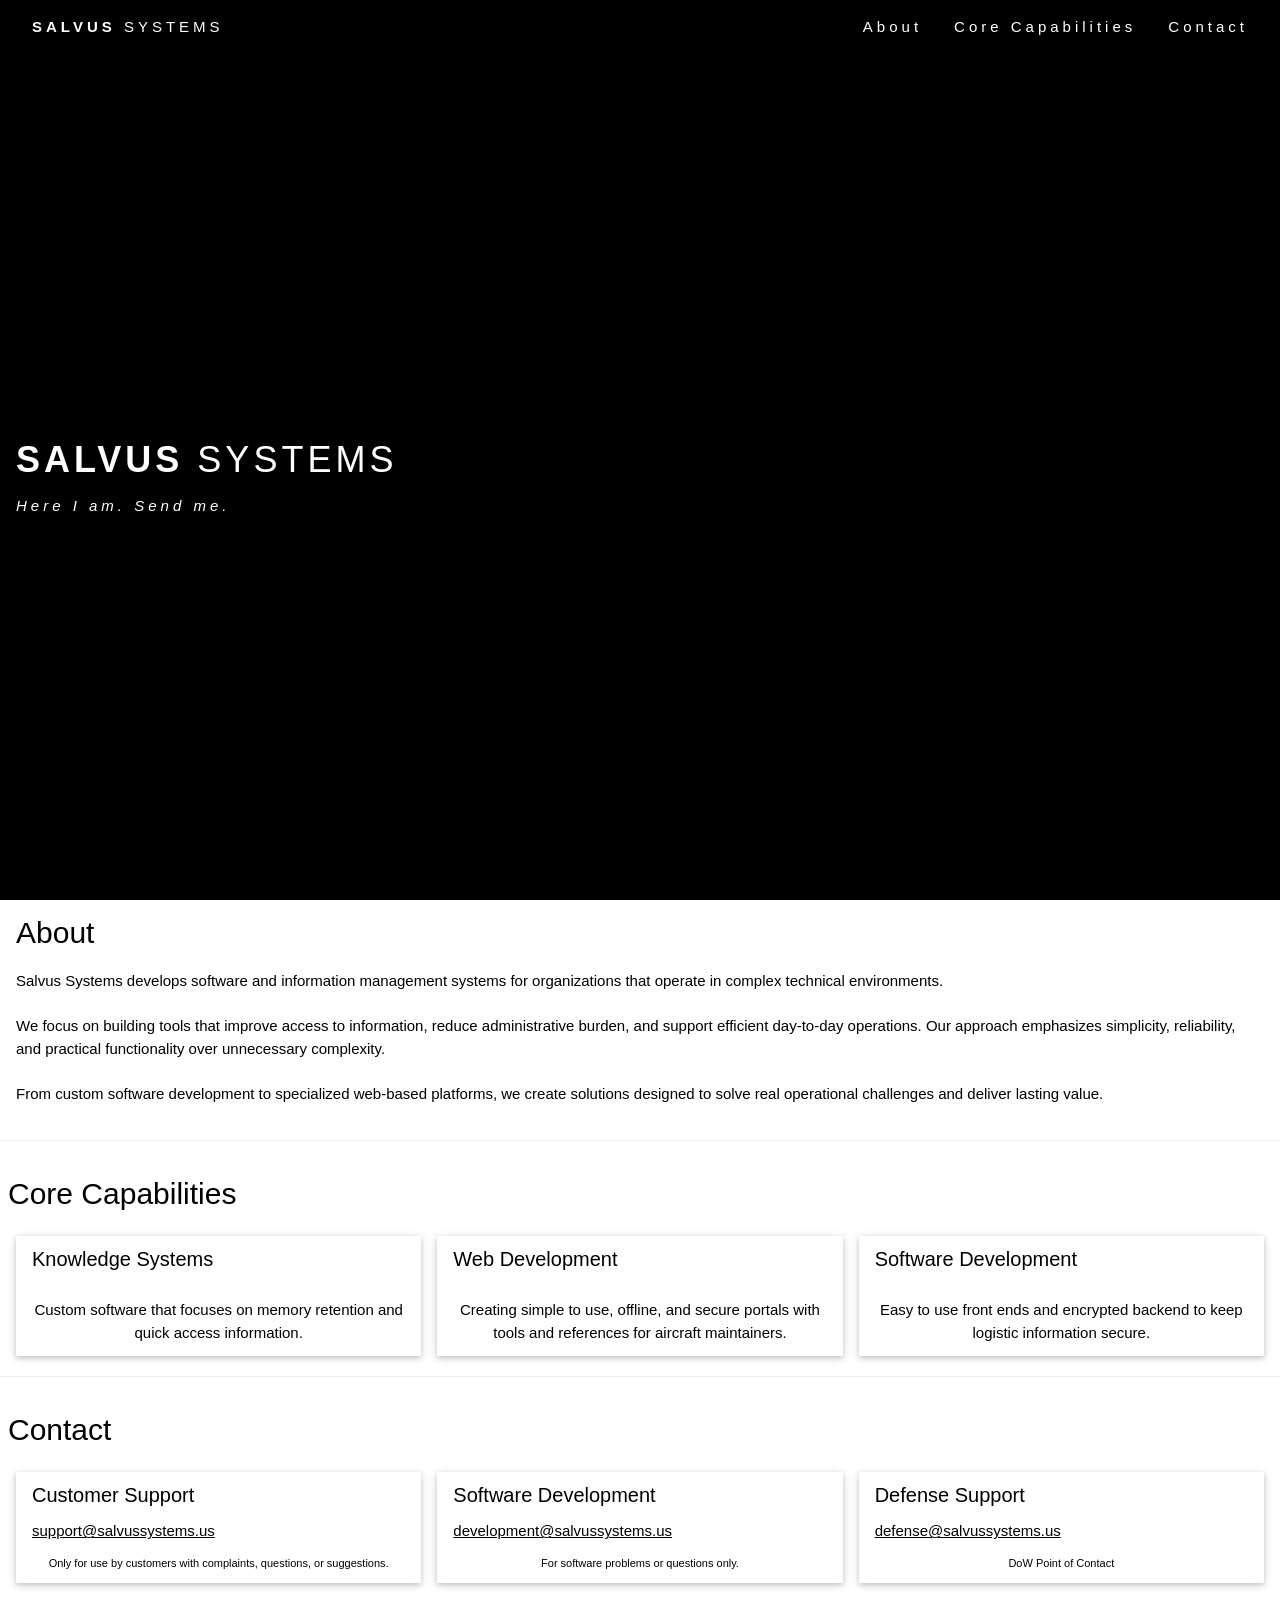
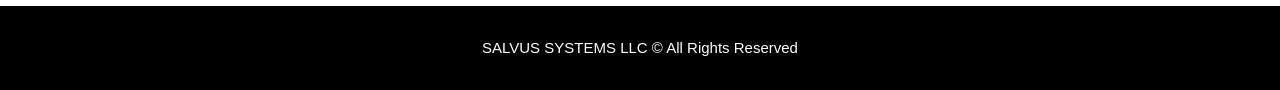
==== index.html @ 0d8a1983 "Add files via upload" ====
<html>
  <head>
    <title>SALVUS SYSTEMS | HOME</title>
    <meta name="viewport" content="width=device-width, initial-scale=1.0">
    <meta charset="UTF-8">
    <meta name="description" content="Salvus Systems develops custom software solutions and aircraft maintenance knowledge management tools.">
    <meta name="theme-color" content="#003366">
    <link rel="stylesheet" href="w3.css">
  </head>
  <style>
    .w3-navy {
      background-color: #000438;
      color: white
    }
    .spacer {
      background-color: black;
      width: calc(100% + 32px);
      height: 100%;
      margin-left: -16px
    }
    .pad {
      padding-left: 16px;
      padding-top: 8px
    }
    .margin {
      margin-left: 16px
    }
    .height1 {
      height: 120px
    }
  </style>
  <body>
    <!-- Navbar -->
    <div class="w3-top">
      <div class="w3-bar w3-black w3-wide w3-padding w3-card">
        <a href="#home" class="w3-bar-item w3-button w3-hover-black"><b>SALVUS</b> SYSTEMS</a>
        <!-- Float links to the right. Hide them on small screens -->
        <div class="w3-right w3-hide-small">
          <a href="#about" class="w3-bar-item w3-button">About</a>
          <a href="#core" class="w3-bar-item w3-button">Core Capabilities</a>
          <a href="#contact" class="w3-bar-item w3-button">Contact</a>
        </div>
      </div>
    </div>

    <!-- Head -->
    <header class="w3-display-container w3-content w3-wide" style="max-width:1500px;" id="home">
      <div class="spacer"></div>
      <div class="w3-display-left w3-margin-top w3-center">
        <h1 class="w3-xxlarge w3-text-white">
          <span class="w3-left w3-padding w3-black"><b>SALVUS</b> SYSTEMS</span>
        </h1>
        <!-- Nehemiah 2:18 -->
        <span class="w3-left w3-text-white margin"><i>Here I am. Send me.</i></span>
      </div>
    </header>

    <div class="w3-row-padding w3-container" id="about">
      <h2>About</h2>
      <p>Salvus Systems develops software and information management systems for organizations that operate in complex technical environments.<br><br>We focus on building tools that improve access to information, reduce administrative burden, and support efficient day-to-day operations. Our approach emphasizes simplicity, reliability, and practical functionality over unnecessary complexity.<br><br>From custom software development to specialized web-based platforms, we create solutions designed to solve real operational challenges and deliver lasting value.</p>
    </div> <hr>

    <!-- Core Capabilities -->
    <div class="w3-row-padding" id="core">
      <h2>Core Capabilities</h2>
      <div class="w3-third">
        <div class="w3-card-2 height1">
          <h4 class="pad">Knowledge Systems</h4>
          <div class="w3-container w3-center">
            <p>Custom software that focuses on memory retention and quick access information.</p>
          </div>
        </div>
      </div>

      <div class="w3-third">
        <div class="w3-card-2 height1">
          <h4 class="pad">Web Development</h4>
          <div class="w3-container w3-center">
            <p>Creating simple to use, offline, and secure portals with tools and references for aircraft maintainers.</p>
          </div>
        </div>
      </div>

      <div class="w3-third">
        <div class="w3-card-2 height1">
          <h4 class="pad">Software Development</h4>
          <div class="w3-container w3-center">
            <p>Easy to use front ends and encrypted backend to keep logistic information secure.</p>
          </div>
        </div>
      </div>

    </div><hr>

    <div class="w3-row-padding" id="contact">
      <h2>Contact</h2>
      <div class="w3-third">
        <div class="w3-card-2">
          <h4 class="pad">Customer Support</h4>
          <div class="w3-container w3-center">
            <div class="w3-left" style="width: 100%; height: 35px; text-align: left!important">
              <a href="mailto:support@salvussystems.us">support@salvussystems.us</a>
            </div>
            <p style="font-size: 11px">Only for use by customers with complaints, questions, or suggestions.</p>
          </div>
        </div>
      </div>

      <div class="w3-third">
        <div class="w3-card-2">
          <h4 class="pad">Software Development</h4>
          <div class="w3-container w3-center">
            <div class="w3-left" style="width: 100%; height: 35px; text-align: left!important">
              <a href="mailto:development@salvussystems.us">development@salvussystems.us</a>
            </div>
            <p style="font-size: 11px">For software problems or questions only.</p>
          </div>
        </div>
      </div>

      <div class="w3-third">
        <div class="w3-card-2">
          <h4 class="pad">Defense Support</h4>
          <div class="w3-container w3-center">
            <div class="w3-left" style="width: 100%; height: 35px; text-align: left!important">
              <a href="mailto:defense@salvussystems.us">defense@salvussystems.us</a>
            </div>
            <p style="font-size: 11px">DoW Point of Contact</p>
          </div>
        </div>
      </div>
    </div><br>

    <!-- Footer -->
    <footer class="w3-center w3-black w3-padding-16">
      <p>SALVUS SYSTEMS LLC © All Rights Reserved</p>
    </footer>

  </body>
</html>
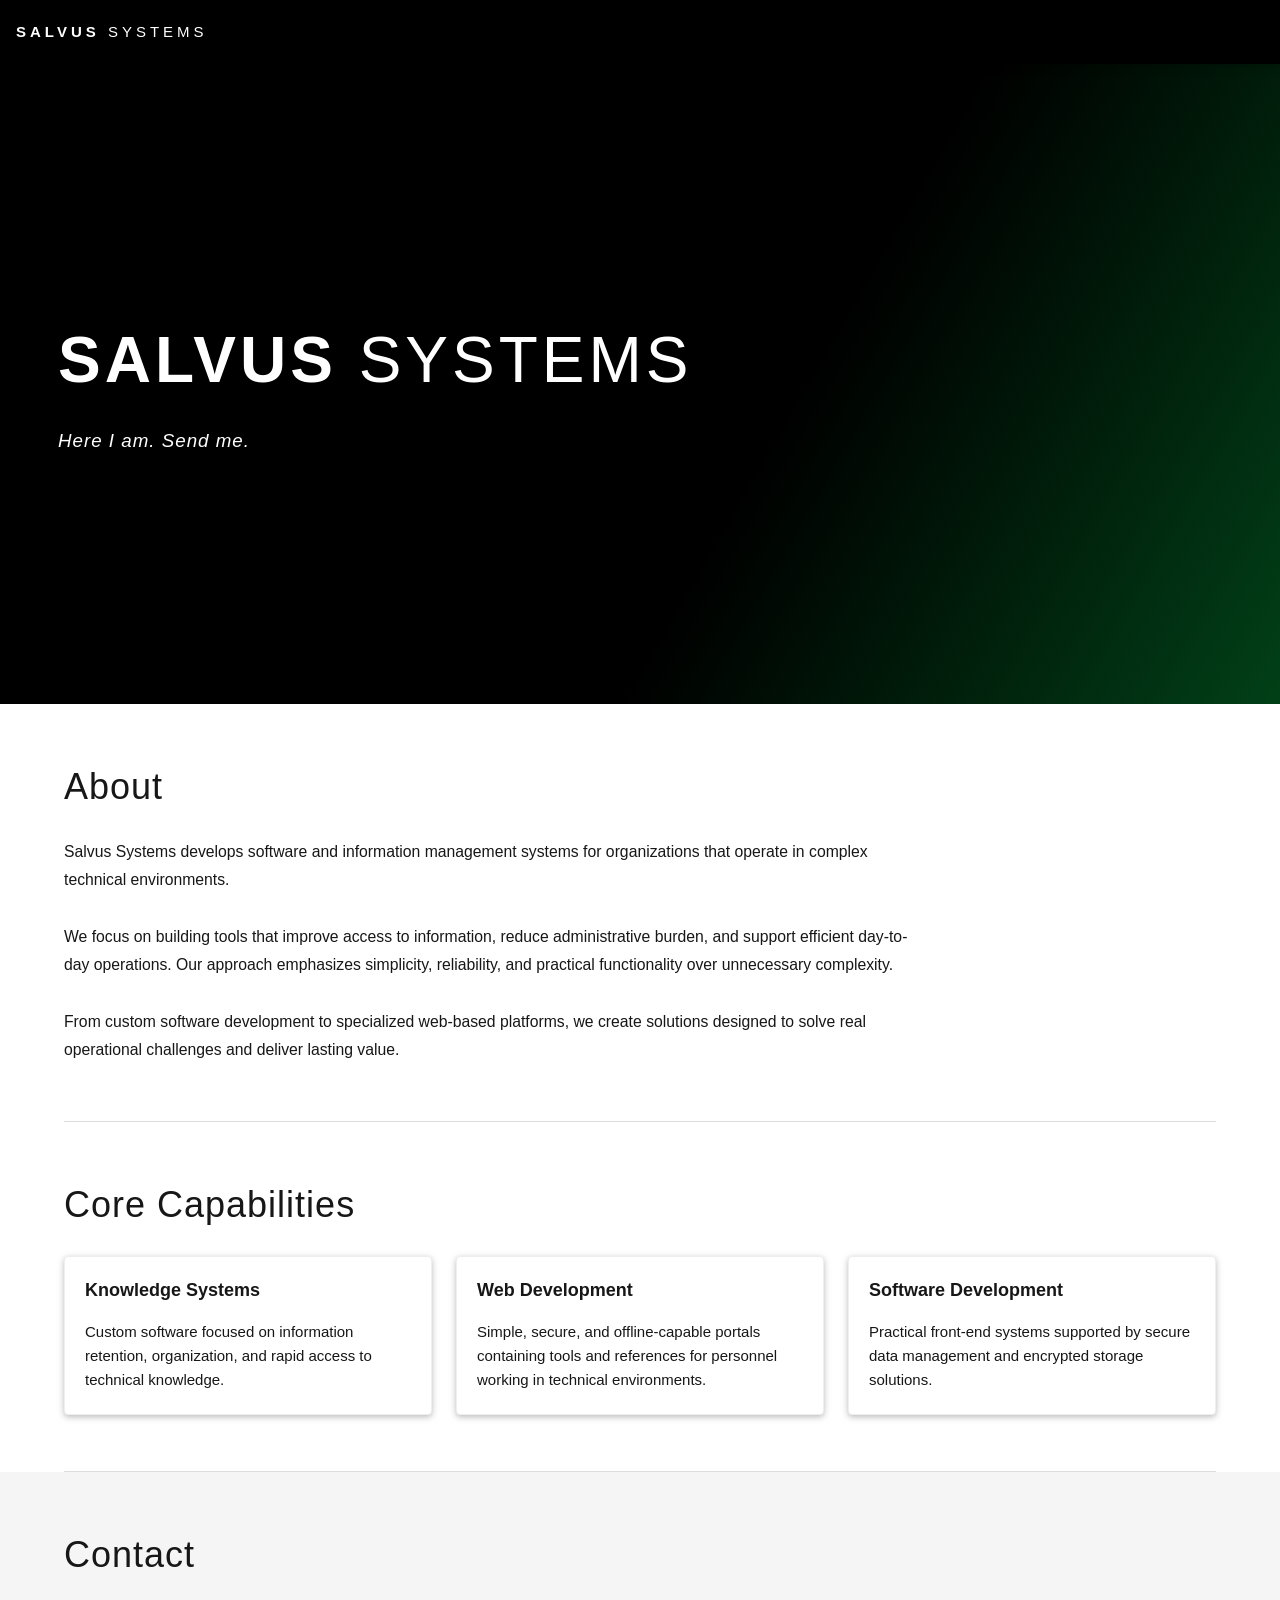
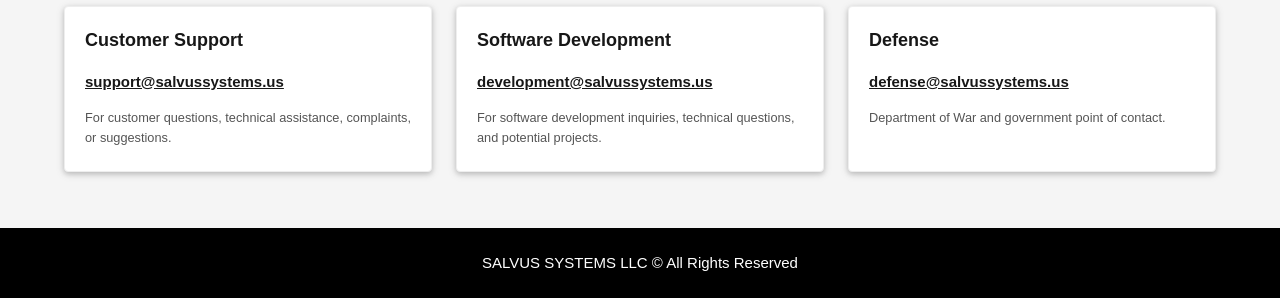
==== commit e5a07c3e: "file system" ====
--- a/index.html
+++ b/index.html
@@ -1,140 +1,437 @@
-<html>
-  <head>
-    <title>SALVUS SYSTEMS | HOME</title>
-    <meta name="viewport" content="width=device-width, initial-scale=1.0">
-    <meta charset="UTF-8">
-    <meta name="description" content="Salvus Systems develops custom software solutions and aircraft maintenance knowledge management tools.">
-    <meta name="theme-color" content="#003366">
-    <link rel="stylesheet" href="w3.css">
-  </head>
-  <style>
-    .w3-navy {
-      background-color: #000438;
-      color: white
-    }
-    .spacer {
-      background-color: black;
-      width: calc(100% + 32px);
-      height: 100%;
-      margin-left: -16px
-    }
-    .pad {
-      padding-left: 16px;
-      padding-top: 8px
-    }
-    .margin {
-      margin-left: 16px
-    }
-    .height1 {
-      height: 120px
-    }
-  </style>
-  <body>
-    <!-- Navbar -->
-    <div class="w3-top">
-      <div class="w3-bar w3-black w3-wide w3-padding w3-card">
-        <a href="#home" class="w3-bar-item w3-button w3-hover-black"><b>SALVUS</b> SYSTEMS</a>
-        <!-- Float links to the right. Hide them on small screens -->
-        <div class="w3-right w3-hide-small">
-          <a href="#about" class="w3-bar-item w3-button">About</a>
-          <a href="#core" class="w3-bar-item w3-button">Core Capabilities</a>
-          <a href="#contact" class="w3-bar-item w3-button">Contact</a>
-        </div>
-      </div>
-    </div>
-
-    <!-- Head -->
-    <header class="w3-display-container w3-content w3-wide" style="max-width:1500px;" id="home">
-      <div class="spacer"></div>
-      <div class="w3-display-left w3-margin-top w3-center">
-        <h1 class="w3-xxlarge w3-text-white">
-          <span class="w3-left w3-padding w3-black"><b>SALVUS</b> SYSTEMS</span>
-        </h1>
-        <!-- Nehemiah 2:18 -->
-        <span class="w3-left w3-text-white margin"><i>Here I am. Send me.</i></span>
-      </div>
-    </header>
-
-    <div class="w3-row-padding w3-container" id="about">
-      <h2>About</h2>
-      <p>Salvus Systems develops software and information management systems for organizations that operate in complex technical environments.<br><br>We focus on building tools that improve access to information, reduce administrative burden, and support efficient day-to-day operations. Our approach emphasizes simplicity, reliability, and practical functionality over unnecessary complexity.<br><br>From custom software development to specialized web-based platforms, we create solutions designed to solve real operational challenges and deliver lasting value.</p>
-    </div> <hr>
-
-    <!-- Core Capabilities -->
-    <div class="w3-row-padding" id="core">
-      <h2>Core Capabilities</h2>
-      <div class="w3-third">
-        <div class="w3-card-2 height1">
-          <h4 class="pad">Knowledge Systems</h4>
-          <div class="w3-container w3-center">
-            <p>Custom software that focuses on memory retention and quick access information.</p>
-          </div>
-        </div>
-      </div>
-
-      <div class="w3-third">
-        <div class="w3-card-2 height1">
-          <h4 class="pad">Web Development</h4>
-          <div class="w3-container w3-center">
-            <p>Creating simple to use, offline, and secure portals with tools and references for aircraft maintainers.</p>
-          </div>
-        </div>
-      </div>
-
-      <div class="w3-third">
-        <div class="w3-card-2 height1">
-          <h4 class="pad">Software Development</h4>
-          <div class="w3-container w3-center">
-            <p>Easy to use front ends and encrypted backend to keep logistic information secure.</p>
-          </div>
-        </div>
-      </div>
-
-    </div><hr>
-
-    <div class="w3-row-padding" id="contact">
-      <h2>Contact</h2>
-      <div class="w3-third">
-        <div class="w3-card-2">
-          <h4 class="pad">Customer Support</h4>
-          <div class="w3-container w3-center">
-            <div class="w3-left" style="width: 100%; height: 35px; text-align: left!important">
-              <a href="mailto:support@salvussystems.us">support@salvussystems.us</a>
-            </div>
-            <p style="font-size: 11px">Only for use by customers with complaints, questions, or suggestions.</p>
-          </div>
-        </div>
-      </div>
-
-      <div class="w3-third">
-        <div class="w3-card-2">
-          <h4 class="pad">Software Development</h4>
-          <div class="w3-container w3-center">
-            <div class="w3-left" style="width: 100%; height: 35px; text-align: left!important">
-              <a href="mailto:development@salvussystems.us">development@salvussystems.us</a>
-            </div>
-            <p style="font-size: 11px">For software problems or questions only.</p>
-          </div>
-        </div>
-      </div>
-
-      <div class="w3-third">
-        <div class="w3-card-2">
-          <h4 class="pad">Defense Support</h4>
-          <div class="w3-container w3-center">
-            <div class="w3-left" style="width: 100%; height: 35px; text-align: left!important">
-              <a href="mailto:defense@salvussystems.us">defense@salvussystems.us</a>
-            </div>
-            <p style="font-size: 11px">DoW Point of Contact</p>
-          </div>
-        </div>
-      </div>
-    </div><br>
-
-    <!-- Footer -->
-    <footer class="w3-center w3-black w3-padding-16">
-      <p>SALVUS SYSTEMS LLC © All Rights Reserved</p>
-    </footer>
-
-  </body>
-</html>
+<!DOCTYPE html>
+<html lang="en">
+<head>
+  <title>SALVUS SYSTEMS | HOME</title>
+  <meta charset="UTF-8">
+  <meta name="viewport" content="width=device-width, initial-scale=1.0">
+  <meta name="description" content="Salvus Systems develops custom software solutions and aircraft maintenance knowledge management tools.">
+  <meta name="theme-color" content="#000438">
+  <link rel="stylesheet" href="w3.css">
+
+  <style>
+    :root {
+      --navy: #000438;
+      --black: #000000;
+      --white: #ffffff;
+      --light-gray: #f5f5f5;
+      --border: #dddddd;
+      --page-width: 1200px;
+    }
+
+    * {
+      box-sizing: border-box;
+    }
+
+    html {
+      scroll-behavior: smooth;
+    }
+
+    body {
+      margin: 0;
+      overflow-x: hidden;
+      font-family: Arial, sans-serif;
+      color: #171717;
+    }
+
+    /* Prevent the fixed navbar from covering anchored sections */
+    section,
+    header {
+      scroll-margin-top: 72px;
+    }
+
+    /* Navbar */
+    .navbar {
+      min-height: 64px;
+      display: flex;
+      align-items: center;
+      justify-content: space-between;
+    }
+
+    .brand {
+      letter-spacing: 4px;
+      white-space: nowrap;
+    }
+
+    /* Hero */
+    .hero {
+      min-height: 640px;
+      margin-top: 64px;
+      padding: 48px 32px;
+      display: flex;
+      align-items: center;
+      background:
+        linear-gradient(
+          120deg,
+          #000000 0%,
+          #000000 60%,
+          #014017 100%
+        );
+      color: var(--white);
+    }
+
+    .hero-content {
+      width: 100%;
+      max-width: var(--page-width);
+      margin: 0 auto;
+    }
+
+    .hero-title {
+      display: inline-block;
+      margin: 0;
+      padding: 14px 18px;
+      background: var(--black);
+      font-size: clamp(2rem, 5vw, 4.5rem);
+      line-height: 1.05;
+      letter-spacing: 4px;
+    }
+
+    .hero-tagline {
+      margin: 18px 0 0 18px;
+      font-size: clamp(1rem, 2vw, 1.25rem);
+      letter-spacing: 1px;
+    }
+
+    /* General page sections */
+    .page-section {
+      width: 100%;
+      max-width: var(--page-width);
+      margin: 0 auto;
+      padding: 56px 24px;
+    }
+
+    .page-section h2 {
+      margin-top: 0;
+      margin-bottom: 24px;
+      font-size: clamp(1.75rem, 3vw, 2.4rem);
+      letter-spacing: 1px;
+    }
+
+    .section-divider {
+      width: calc(100% - 48px);
+      max-width: calc(var(--page-width) - 48px);
+      margin: 0 auto;
+      border: 0;
+      border-top: 1px solid var(--border);
+    }
+
+    .about-text {
+      max-width: 850px;
+      margin: 0;
+      font-size: 1.05rem;
+      line-height: 1.8;
+    }
+
+    /* Responsive card grid */
+    .card-grid {
+      display: grid;
+      grid-template-columns: repeat(3, minmax(0, 1fr));
+      gap: 24px;
+    }
+
+    .info-card {
+      min-width: 0;
+      height: 100%;
+      display: flex;
+      flex-direction: column;
+      overflow: hidden;
+      background: var(--white);
+      border: 1px solid #eeeeee;
+      border-radius: 4px;
+    }
+
+    .info-card h3 {
+      margin: 0;
+      padding: 20px 20px 12px;
+      font-size: 1.2rem;
+      font-weight: 600;
+    }
+
+    .card-body {
+      flex: 1;
+      padding: 4px 20px 22px;
+      line-height: 1.6;
+    }
+
+    .card-body p {
+      margin-top: 0;
+      margin-bottom: 0;
+    }
+
+    /* Contact section */
+    .contact-section {
+      background: var(--light-gray);
+    }
+
+    .contact-card a {
+      display: inline-block;
+      margin-bottom: 14px;
+      font-weight: 600;
+      overflow-wrap: anywhere;
+      word-break: break-word;
+    }
+
+    .contact-description {
+      font-size: 0.85rem;
+      color: #555555;
+    }
+
+    footer p {
+      margin: 0;
+    }
+
+    /* Tablets */
+    @media screen and (max-width: 900px) {
+      .card-grid {
+        grid-template-columns: repeat(2, minmax(0, 1fr));
+      }
+
+      .card-grid .info-card:last-child {
+        grid-column: 1 / -1;
+      }
+
+      .hero {
+        min-height: 520px;
+      }
+    }
+
+    /* Phones */
+    @media screen and (max-width: 600px) {
+      .navbar {
+        min-height: 56px;
+      }
+
+      .brand {
+        padding-left: 12px !important;
+        padding-right: 12px !important;
+        font-size: 0.9rem;
+        letter-spacing: 2px;
+      }
+
+      .nav-demo {
+        padding-left: 12px !important;
+        padding-right: 12px !important;
+      }
+
+      .hero {
+        min-height: 420px;
+        margin-top: 56px;
+        padding: 40px 18px;
+      }
+
+      .hero-title {
+        display: block;
+        width: fit-content;
+        padding: 12px 14px;
+        font-size: 2rem;
+        letter-spacing: 2px;
+      }
+
+      .hero-tagline {
+        margin-left: 4px;
+        font-size: 1rem;
+        margin-left: 8px
+      }
+
+      .page-section {
+        padding: 40px 18px;
+      }
+
+      .section-divider {
+        width: calc(100% - 36px);
+      }
+
+      .card-grid {
+        grid-template-columns: 1fr;
+        gap: 16px;
+      }
+
+      .card-grid .info-card:last-child {
+        grid-column: auto;
+      }
+
+      .info-card h3 {
+        padding: 18px 18px 10px;
+      }
+
+      .card-body {
+        padding: 4px 18px 20px;
+      }
+
+      .about-text {
+        font-size: 1rem;
+        line-height: 1.7;
+      }
+
+      footer {
+        padding-left: 18px;
+        padding-right: 18px;
+        font-size: 0.85rem;
+      }
+    }
+
+    /* Very narrow phones */
+    @media screen and (max-width: 380px) {
+      .brand {
+        font-size: 0.78rem;
+        letter-spacing: 1px;
+      }
+
+      .nav-demo {
+        font-size: 0.85rem;
+      }
+
+      .hero-title {
+        font-size: 1.7rem;
+      }
+    }
+  </style>
+</head>
+
+<body>
+  <!-- Navbar -->
+  <nav class="w3-top">
+    <div class="navbar w3-black w3-wide w3-card">
+      <a href="#home" class="brand w3-bar-item w3-button w3-hover-black"><b>SALVUS</b> SYSTEMS</a>
+      <!-- <a href="/demo.html" class="nav-demo w3-bar-item w3-button w3-hover-dark-grey">Demo</a> -->
+    </div>
+  </nav>
+
+  <!-- Hero -->
+  <header class="hero" id="home">
+    <div class="hero-content">
+      <h1 class="hero-title">
+        <b>SALVUS</b> SYSTEMS
+      </h1>
+
+      <p class="hero-tagline">
+        <i>Here I am. Send me.</i>
+      </p>
+    </div>
+  </header>
+
+  <!-- About -->
+  <main>
+    <section class="page-section" id="about">
+      <h2>About</h2>
+
+      <p class="about-text">
+        Salvus Systems develops software and information management
+        systems for organizations that operate in complex technical
+        environments.
+        <br><br>
+        We focus on building tools that improve access to information,
+        reduce administrative burden, and support efficient day-to-day
+        operations. Our approach emphasizes simplicity, reliability,
+        and practical functionality over unnecessary complexity.
+        <br><br>
+        From custom software development to specialized web-based
+        platforms, we create solutions designed to solve real
+        operational challenges and deliver lasting value.
+      </p>
+    </section>
+
+    <hr class="section-divider">
+
+    <!-- Core Capabilities -->
+    <section class="page-section" id="core">
+      <h2>Core Capabilities</h2>
+
+      <div class="card-grid">
+        <article class="info-card w3-card-2">
+          <h3>Knowledge Systems</h3>
+
+          <div class="card-body">
+            <p>
+              Custom software focused on information retention,
+              organization, and rapid access to technical knowledge.
+            </p>
+          </div>
+        </article>
+
+        <article class="info-card w3-card-2">
+          <h3>Web Development</h3>
+
+          <div class="card-body">
+            <p>
+              Simple, secure, and offline-capable portals containing
+              tools and references for personnel working in technical
+              environments.
+            </p>
+          </div>
+        </article>
+
+        <article class="info-card w3-card-2">
+          <h3>Software Development</h3>
+
+          <div class="card-body">
+            <p>
+              Practical front-end systems supported by secure data
+              management and encrypted storage solutions.
+            </p>
+          </div>
+        </article>
+      </div>
+    </section>
+
+    <hr class="section-divider">
+
+    <!-- Contact -->
+    <section class="contact-section">
+      <div class="page-section" id="contact">
+        <h2>Contact</h2>
+
+        <div class="card-grid">
+          <article class="info-card contact-card w3-card-2">
+            <h3>Customer Support</h3>
+
+            <div class="card-body">
+              <a href="mailto:support@salvussystems.us">
+                support@salvussystems.us
+              </a>
+
+              <p class="contact-description">
+                For customer questions, technical assistance,
+                complaints, or suggestions.
+              </p>
+            </div>
+          </article>
+
+          <article class="info-card contact-card w3-card-2">
+            <h3>Software Development</h3>
+
+            <div class="card-body">
+              <a href="mailto:development@salvussystems.us">
+                development@salvussystems.us
+              </a>
+
+              <p class="contact-description">
+                For software development inquiries, technical
+                questions, and potential projects.
+              </p>
+            </div>
+          </article>
+
+          <article class="info-card contact-card w3-card-2">
+            <h3>Defense</h3>
+
+            <div class="card-body">
+              <a href="mailto:defense@salvussystems.us">
+                defense@salvussystems.us
+              </a>
+
+              <p class="contact-description">
+                Department of War and government point of contact.
+              </p>
+            </div>
+          </article>
+        </div>
+      </div>
+    </section>
+  </main>
+
+  <!-- Footer -->
+  <footer class="w3-center w3-black w3-padding-24">
+    <p>SALVUS SYSTEMS LLC © All Rights Reserved</p>
+  </footer>
+</body>
+</html>
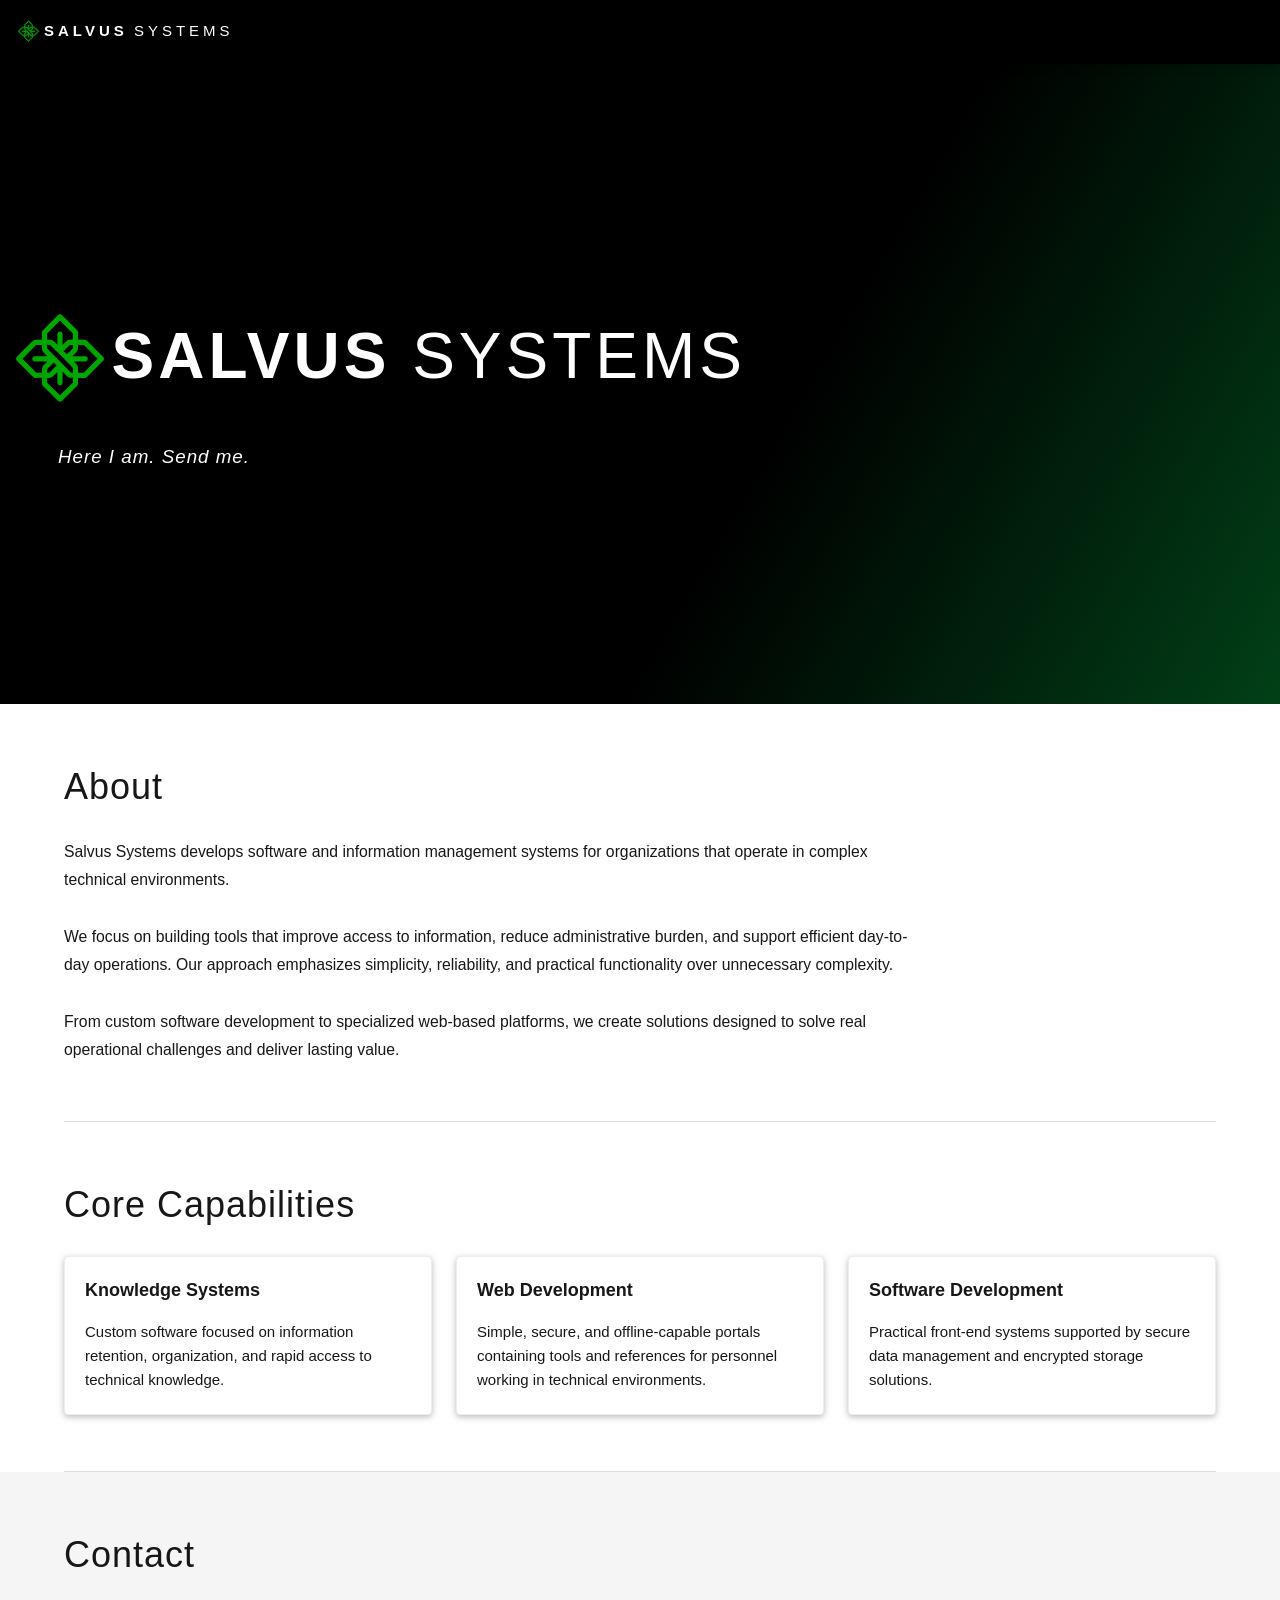
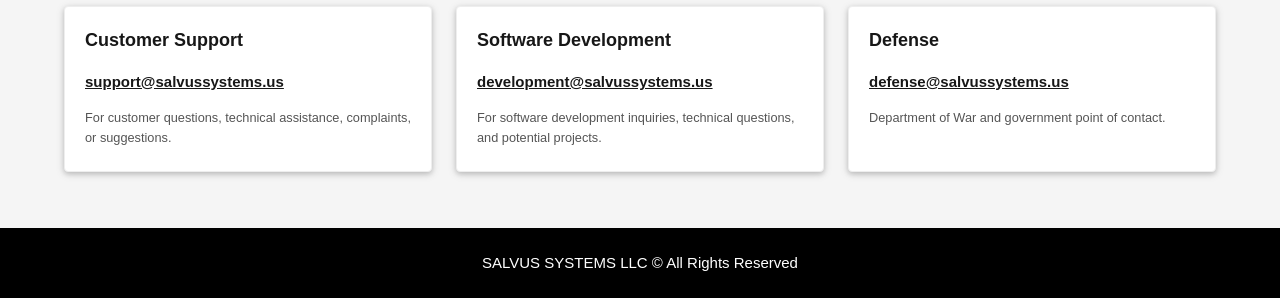
==== commit e8392e77: "logo additions" ====
--- a/index.html
+++ b/index.html
@@ -4,9 +4,11 @@
   <title>SALVUS SYSTEMS | HOME</title>
   <meta charset="UTF-8">
   <meta name="viewport" content="width=device-width, initial-scale=1.0">
+  <meta name="robots" content="index, follow">
   <meta name="description" content="Salvus Systems develops custom software solutions and aircraft maintenance knowledge management tools.">
   <meta name="theme-color" content="#000438">
   <link rel="stylesheet" href="w3.css">
+  <link rel="icon" type="image/x-icon" href="/favicon.ico">
 
   <style>
     :root {
@@ -73,6 +75,7 @@
       width: 100%;
       max-width: var(--page-width);
       margin: 0 auto;
+      background-color: transparent
     }
 
     .hero-title {
@@ -83,6 +86,11 @@
       font-size: clamp(2rem, 5vw, 4.5rem);
       line-height: 1.05;
       letter-spacing: 4px;
+    }
+    #logo2 {
+      height: 6.9rem;
+      margin-top: -3px;
+      margin-left: -50px
     }
 
     .hero-tagline {
@@ -222,14 +230,22 @@
         display: block;
         width: fit-content;
         padding: 12px 14px;
-        font-size: 2rem;
+        font-size: 1.7rem;
         letter-spacing: 2px;
+        margin-left: 16px
+      }
+
+      #logo2 {
+        height: 3.9rem;
+        margin-top: -3px;
+        margin-left: -50px
       }
 
       .hero-tagline {
         margin-left: 4px;
         font-size: 1rem;
-        margin-left: 8px
+        margin-left: 15px;
+        margin-top: -8px
       }
 
       .page-section {
@@ -284,6 +300,14 @@
         font-size: 1.7rem;
       }
     }
+    #logo {
+      width: 25px;
+      margin-top: -3px;
+      margin-right: 3px
+    }
+    #margin1 {
+      margin-right: -2px
+    }
   </style>
 </head>
 
@@ -291,7 +315,7 @@
   <!-- Navbar -->
   <nav class="w3-top">
     <div class="navbar w3-black w3-wide w3-card">
-      <a href="#home" class="brand w3-bar-item w3-button w3-hover-black"><b>SALVUS</b> SYSTEMS</a>
+      <a href="#home" class="brand w3-bar-item w3-button w3-hover-black"><img src="logo.svg" id="logo"><b id="margin1">SALVUS</b> SYSTEMS</a>
       <!-- <a href="/demo.html" class="nav-demo w3-bar-item w3-button w3-hover-dark-grey">Demo</a> -->
     </div>
   </nav>
@@ -300,7 +324,7 @@
   <header class="hero" id="home">
     <div class="hero-content">
       <h1 class="hero-title">
-        <b>SALVUS</b> SYSTEMS
+        <img src="logo.svg" id="logo2"><b>SALVUS</b> SYSTEMS
       </h1>
 
       <p class="hero-tagline">
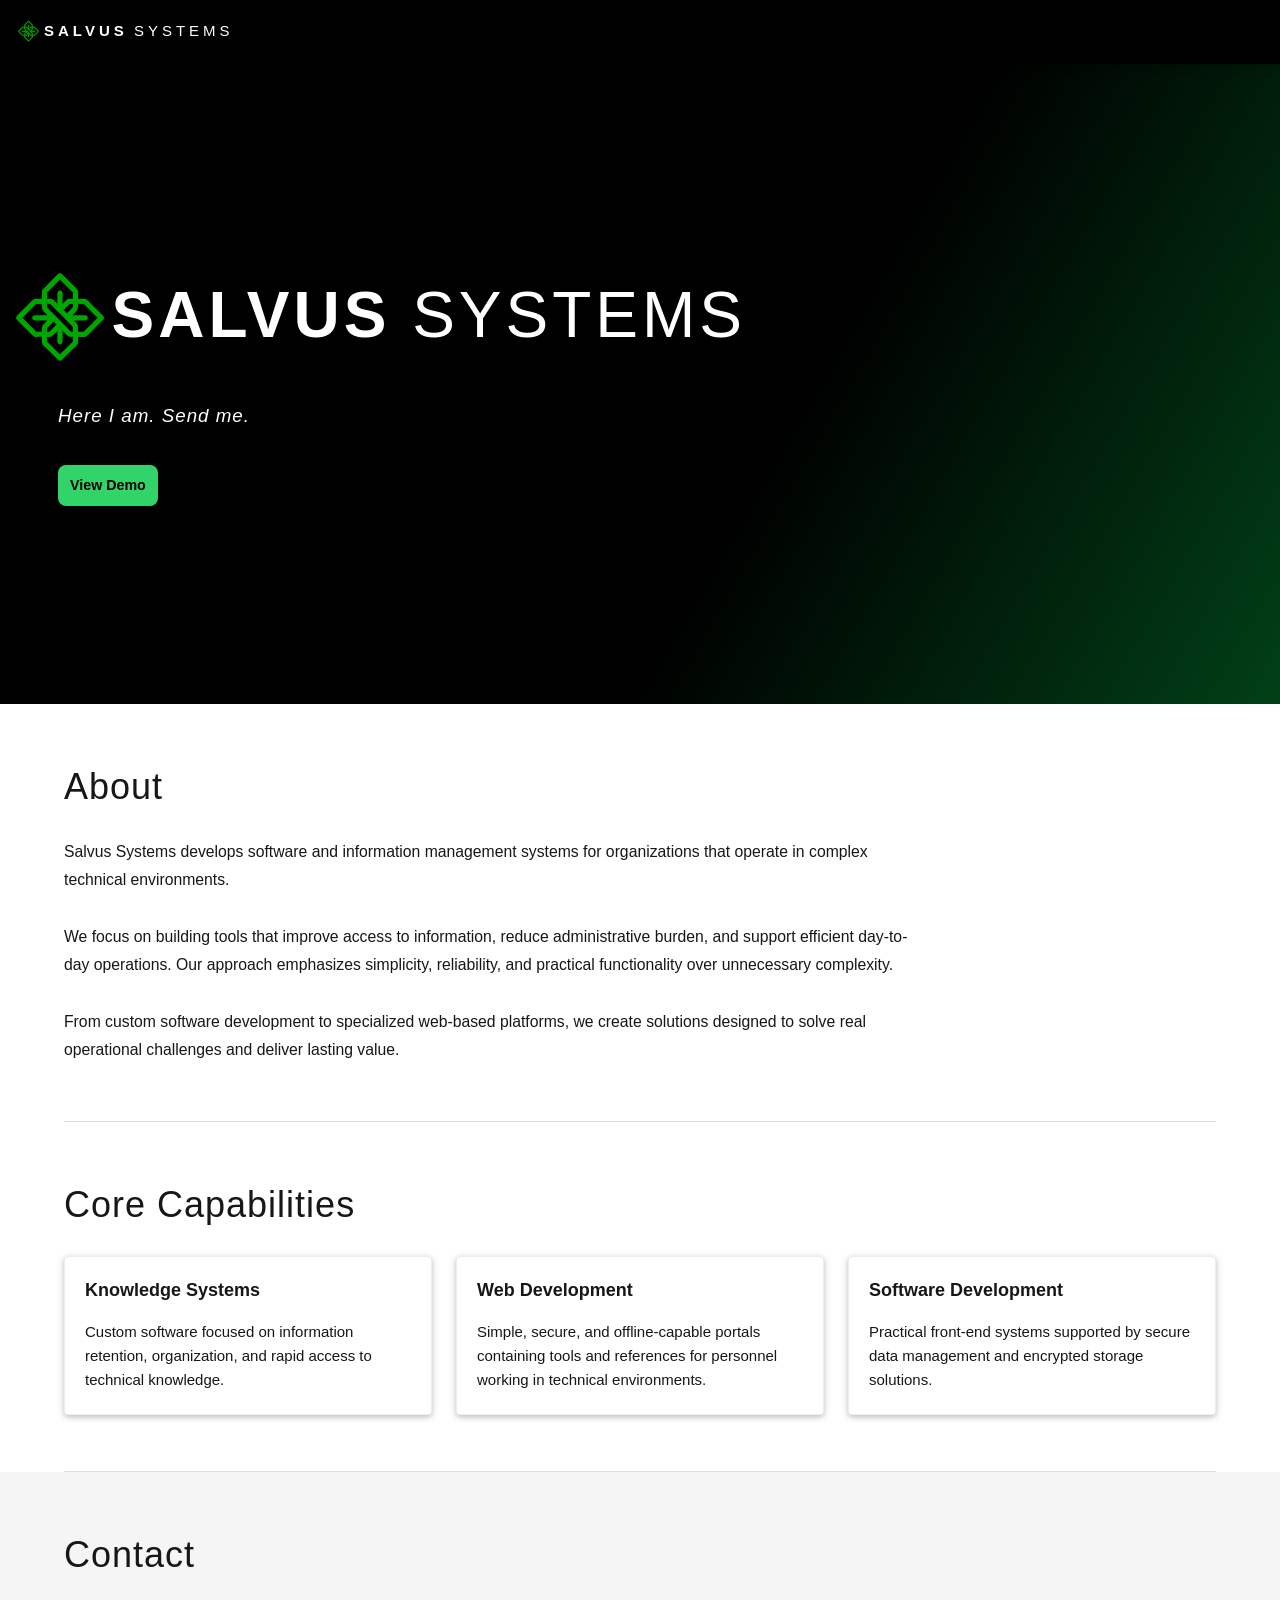
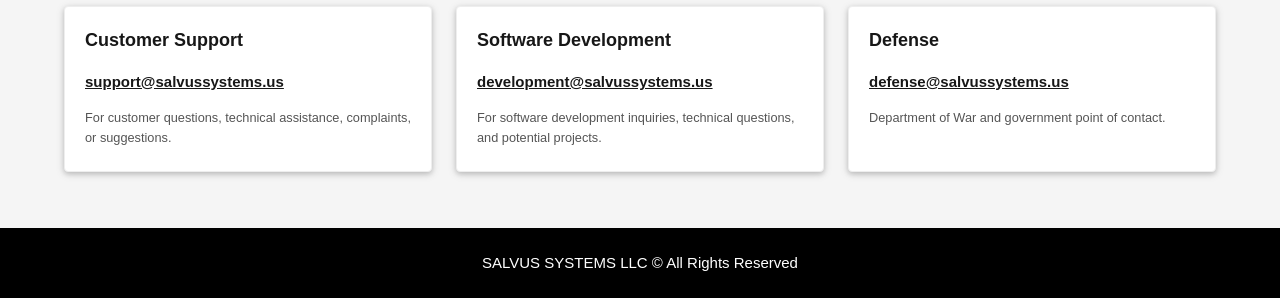
==== commit aeed5e47: "demo added" ====
--- a/index.html
+++ b/index.html
@@ -18,6 +18,8 @@
       --light-gray: #f5f5f5;
       --border: #dddddd;
       --page-width: 1200px;
+      --accent: #32d46a;
+      --accent-hover: #26b85a;
     }
 
     * {
@@ -82,7 +84,6 @@
       display: inline-block;
       margin: 0;
       padding: 14px 18px;
-      background: var(--black);
       font-size: clamp(2rem, 5vw, 4.5rem);
       line-height: 1.05;
       letter-spacing: 4px;
@@ -308,6 +309,20 @@
     #margin1 {
       margin-right: -2px
     }
+    button {
+      width: auto;
+      cursor: pointer;
+      background: var(--accent);
+      font-weight: 600;
+      margin-right: 8px;
+      margin: 6px 0;
+      padding: 10px 12px;
+      border-radius: 8px;
+      border: none;
+      font-size: 0.95rem;
+      transition: 0.15s ease;
+      color: black
+    }
   </style>
 </head>
 
@@ -316,7 +331,6 @@
   <nav class="w3-top">
     <div class="navbar w3-black w3-wide w3-card">
       <a href="#home" class="brand w3-bar-item w3-button w3-hover-black"><img src="logo.svg" id="logo"><b id="margin1">SALVUS</b> SYSTEMS</a>
-      <!-- <a href="/demo.html" class="nav-demo w3-bar-item w3-button w3-hover-dark-grey">Demo</a> -->
     </div>
   </nav>
 
@@ -328,7 +342,8 @@
       </h1>
 
       <p class="hero-tagline">
-        <i>Here I am. Send me.</i>
+        <i>Here I am. Send me.</i><br><br>
+        <button onclick="document.location.href='/demo.html'">View Demo</button>
       </p>
     </div>
   </header>
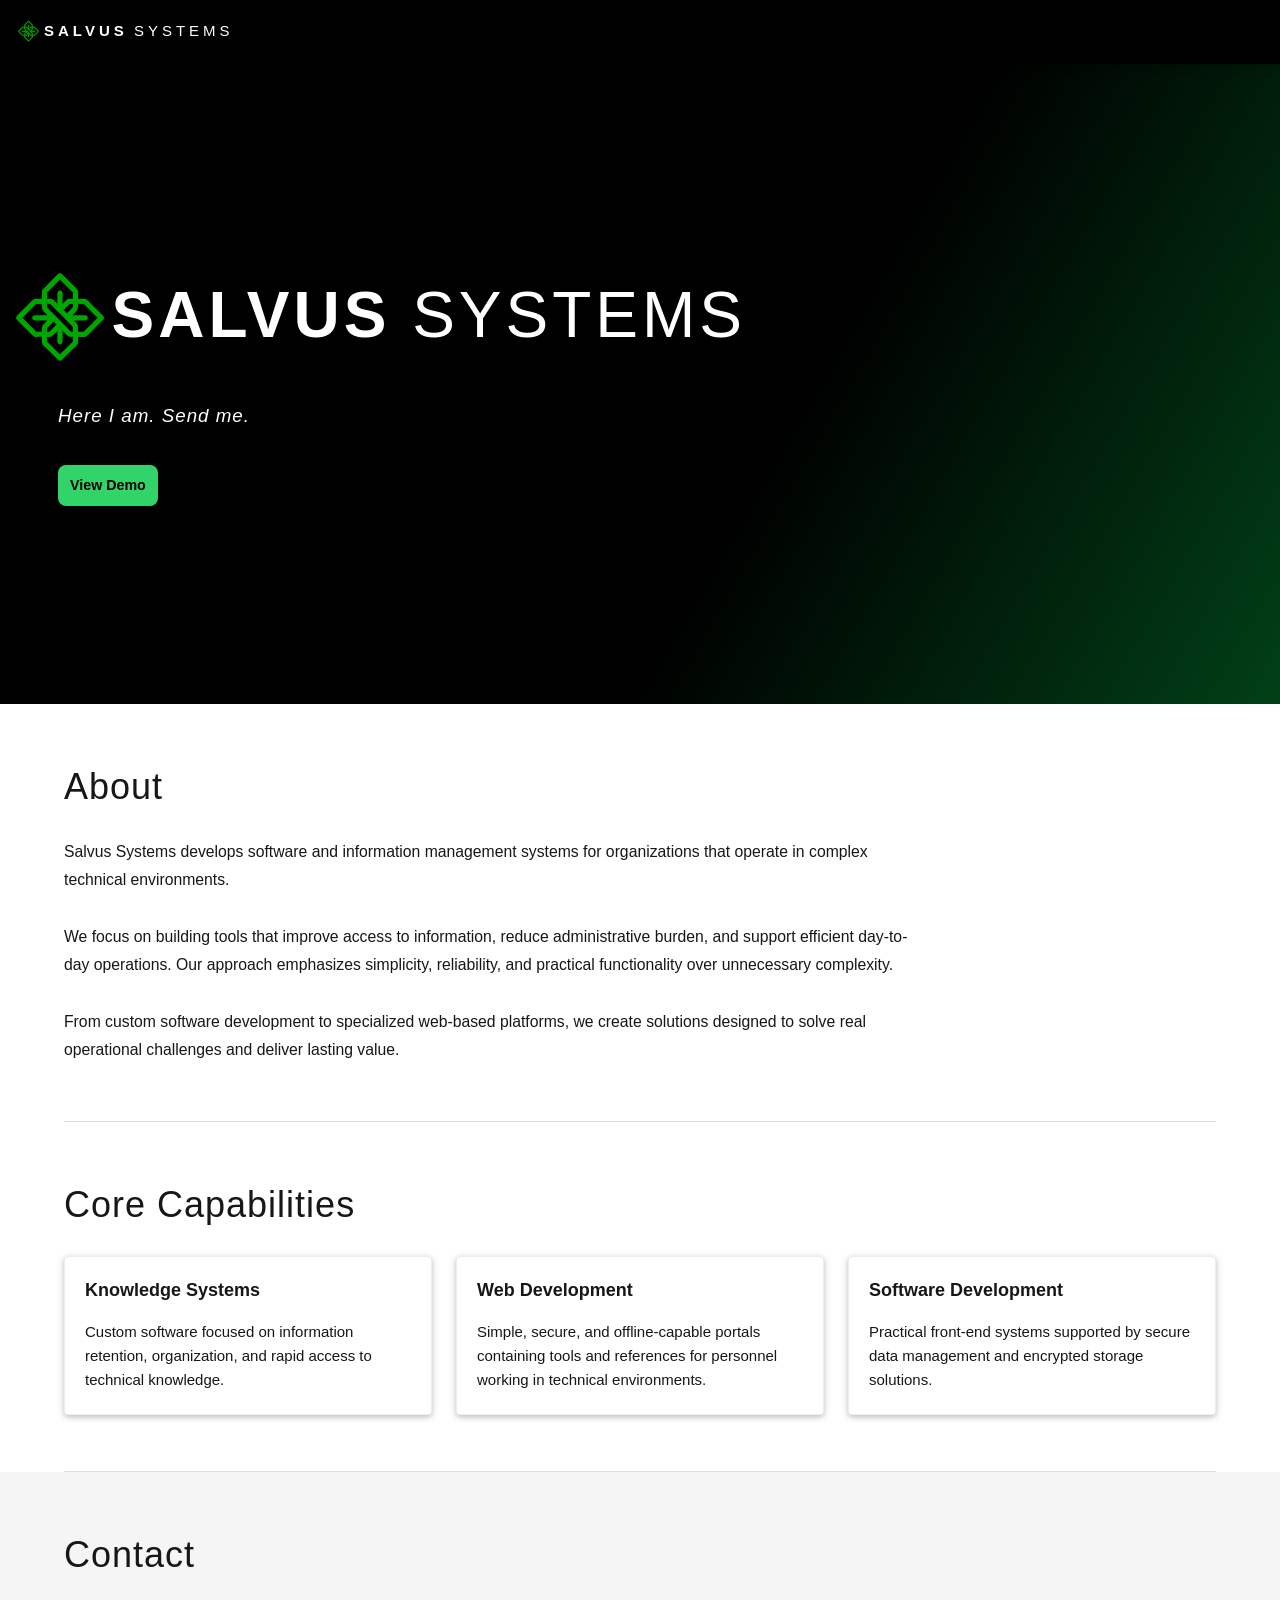
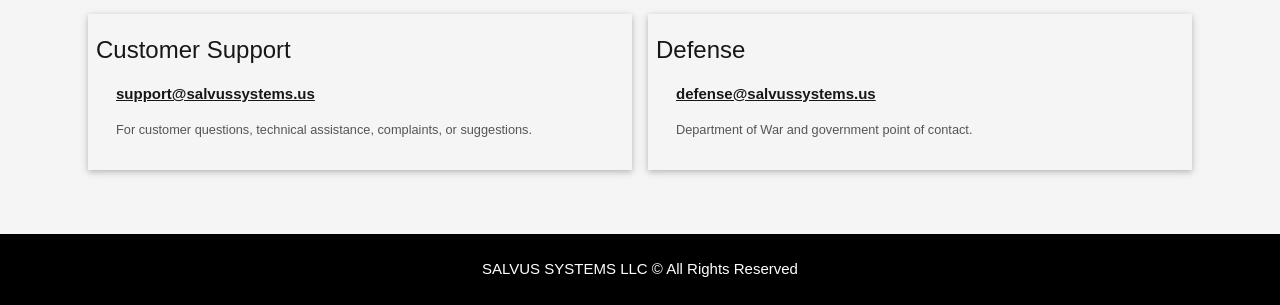
==== commit 8040aa9a: "addition" ====
--- a/index.html
+++ b/index.html
@@ -178,6 +178,9 @@
       overflow-wrap: anywhere;
       word-break: break-word;
     }
+    .contact-card {
+      padding: 8px
+    }
 
     .contact-description {
       font-size: 0.85rem;
@@ -419,50 +422,40 @@
       <div class="page-section" id="contact">
         <h2>Contact</h2>
 
-        <div class="card-grid">
-          <article class="info-card contact-card w3-card-2">
-            <h3>Customer Support</h3>
-
-            <div class="card-body">
-              <a href="mailto:support@salvussystems.us">
-                support@salvussystems.us
-              </a>
-
-              <p class="contact-description">
-                For customer questions, technical assistance,
-                complaints, or suggestions.
-              </p>
-            </div>
-          </article>
-
-          <article class="info-card contact-card w3-card-2">
-            <h3>Software Development</h3>
-
-            <div class="card-body">
-              <a href="mailto:development@salvussystems.us">
-                development@salvussystems.us
-              </a>
-
-              <p class="contact-description">
-                For software development inquiries, technical
-                questions, and potential projects.
-              </p>
-            </div>
-          </article>
-
-          <article class="info-card contact-card w3-card-2">
-            <h3>Defense</h3>
-
-            <div class="card-body">
-              <a href="mailto:defense@salvussystems.us">
-                defense@salvussystems.us
-              </a>
-
-              <p class="contact-description">
-                Department of War and government point of contact.
-              </p>
-            </div>
-          </article>
+        <div class="w3-container">
+
+          <div class="w3-half" style="padding: 8px">
+            <article class="contact-card w3-card-2">
+              <h3>Customer Support</h3>
+
+              <div class="card-body">
+                <a href="mailto:support@salvussystems.us">
+                  support@salvussystems.us
+                </a>
+
+                <p class="contact-description">
+                  For customer questions, technical assistance,
+                  complaints, or suggestions.
+                </p>
+              </div>
+            </article>
+          </div>
+
+          <div class="w3-half" style="padding: 8px">
+            <article class="contact-card w3-card-2">
+              <h3>Defense</h3>
+
+              <div class="card-body">
+                <a href="mailto:defense@salvussystems.us">
+                  defense@salvussystems.us
+                </a>
+
+                <p class="contact-description">
+                  Department of War and government point of contact.
+                </p>
+              </div>
+            </article>
+          </div>
         </div>
       </div>
     </section>
